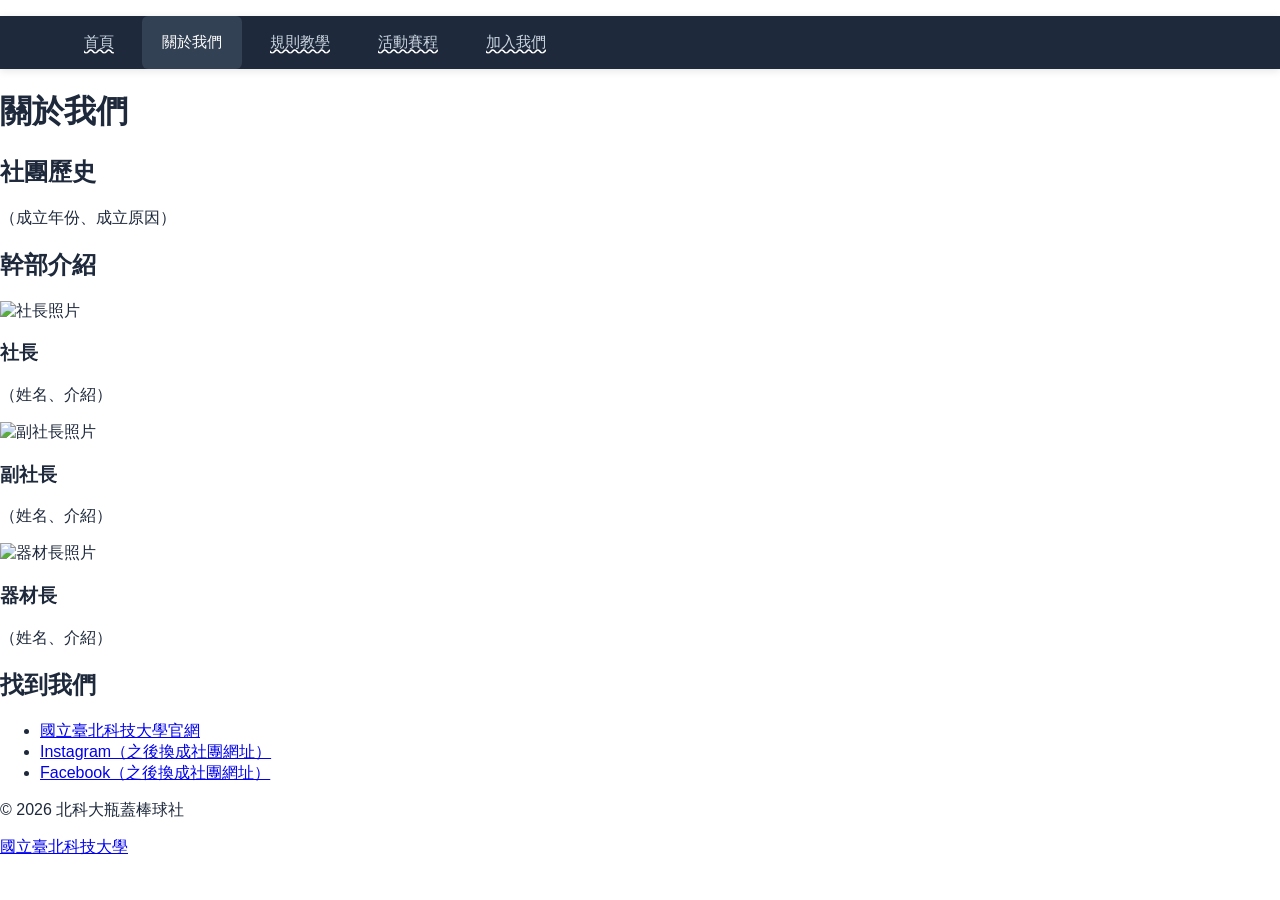
==== about.html @ 92513eaa "boilerplate" ====
<!DOCTYPE html>
<html lang="zh-Hant">
<head>
  <meta charset="UTF-8">
  <meta name="viewport" content="width=device-width, initial-scale=1.0">
  <title>關於我們 | 北科大瓶蓋棒球社</title>
  <link rel="stylesheet" href="css/style.css">
</head>
<body>

  <nav class="navbar" aria-label="主選單">
    <ul class="nav-list">
      <li class="nav-item"><a href="index.html" class="nav-link">首頁</a></li>
      <li class="nav-item"><a href="about.html" class="nav-link active" aria-current="page">關於我們</a></li>
      <li class="nav-item"><a href="rules.html" class="nav-link">規則教學</a></li>
      <li class="nav-item"><a href="schedule.html" class="nav-link">活動賽程</a></li>
      <li class="nav-item"><a href="join.html" class="nav-link">加入我們</a></li>
    </ul>
  </nav>

  <main class="page-content">

    <h1>關於我們</h1>

    <section class="history">
      <h2>社團歷史</h2>
      <p>（成立年份、成立原因）</p>
    </section>

    <section class="officers">
      <h2>幹部介紹</h2>
      <div class="officer-list">
        <div class="officer-card">
          <img src="images/officer-president.jpg" alt="社長照片">
          <h3>社長</h3>
          <p>（姓名、介紹）</p>
        </div>
        <div class="officer-card">
          <img src="images/officer-vice.jpg" alt="副社長照片">
          <h3>副社長</h3>
          <p>（姓名、介紹）</p>
        </div>
        <div class="officer-card">
          <img src="images/officer-equipment.jpg" alt="器材長照片">
          <h3>器材長</h3>
          <p>（姓名、介紹）</p>
        </div>
      </div>
    </section>

    <section class="links">
      <h2>找到我們</h2>
      <ul>
        <li><a href="https://www.ntut.edu.tw/" target="_blank" rel="noopener">國立臺北科技大學官網</a></li>
        <li><a href="#" target="_blank" rel="noopener">Instagram（之後換成社團網址）</a></li>
        <li><a href="#" target="_blank" rel="noopener">Facebook（之後換成社團網址）</a></li>
      </ul>
    </section>

  </main>

  <footer class="site-footer">
    <p>&copy; 2026 北科大瓶蓋棒球社</p>
    <p>
      <a href="https://www.ntut.edu.tw/" target="_blank" rel="noopener">國立臺北科技大學</a>
    </p>
  </footer>

  <script src="js/script.js"></script>
</body>
</html>
---- css/style.css ----
body {
    margin: 0;
    background-color: #ffffff;
    color: #1e293b;
    font-family: sans-serif;
}

.navbar {
    background-color: #1e293b;
    padding: 0 1.5rem;
    box-shadow: 0 2px 8px rgba(0, 0, 0, 0.1);
}

.nav-list {
    list-style-type: none;
    display: flex;
    align-items: center;
    gap: 0.5rem;
}

.nav-list .nav-right {
    margin-left: auto;
}

.nav-link {
    display: block;
    color: #cbd5e1;
    padding: 1rem 1.25rem;
    font-weight: 500;
    font-size: 0.95rem;
    border-radius: 6px;
    transition: all 0.2s ease-in-out;
    text-decoration: underline wavy #fff;
}

.nav-link:hover {
    color: #ffffff;
    background-color: #334155;
}

.nav-link:active {
    color: #ffffff;
    background-color: #3b82f6; 
}

.nav-link.active {
    color: #ffffff;
    background-color: #334155;
    text-decoration: none;
}

.hero {
    text-align: center;
    padding: 2rem 1rem;
}

.hero img {
    width: 100%;
    max-width: 480px;
    height: auto;
    border-radius: 12px;
}

.features {
    max-width: 800px;
    margin: 2rem auto;
    padding: 0 1rem;
}

.grid-2x2 {
    display: grid;
    grid-template-columns: 1fr 1fr;
    grid-template-rows: auto auto;
    gap: 1rem;
}

.grid-cell {
    background-color: #f1f5f9;
    border: 1px solid #cbd5e1;
    border-radius: 10px;
    padding: 1.25rem;
    transition: transform 0.2s, box-shadow 0.2s;
}

.grid-cell:hover {
    transform: translateY(-4px);
    box-shadow: 0 6px 16px rgba(0, 0, 0, 0.15);
}

.grid-cell h3 {
    margin-top: 0;
    color: #1e293b;
}

.countdown {
    max-width: 800px;
    margin: 2rem auto;
    padding: 1.5rem 1rem;
    text-align: center;
    background-color: #1e293b;
    color: #ffffff;
    border-radius: 12px;
}

.countdown h2 {
    margin-top: 0;
    color: #cbd5e1;
    font-size: 1.2rem;
}

#countdown-display {
    margin: 0;
    font-size: 2rem;
    font-weight: bold;
    color: #facc15;
}

@media (max-width: 600px) {
    .nav-list {
        flex-direction: column;
        align-items: stretch;
        padding: 0.5rem 0;
    }

    .nav-list .nav-right {
        margin-left: 0;
    }

    .nav-link {
        padding: 0.75rem 1rem;
    }

    .grid-2x2 {
        gap: 0.5rem;
    }

    .grid-cell {
        padding: 0.75rem;
    }

    #countdown-display {
        font-size: 1.4rem;
    }
}
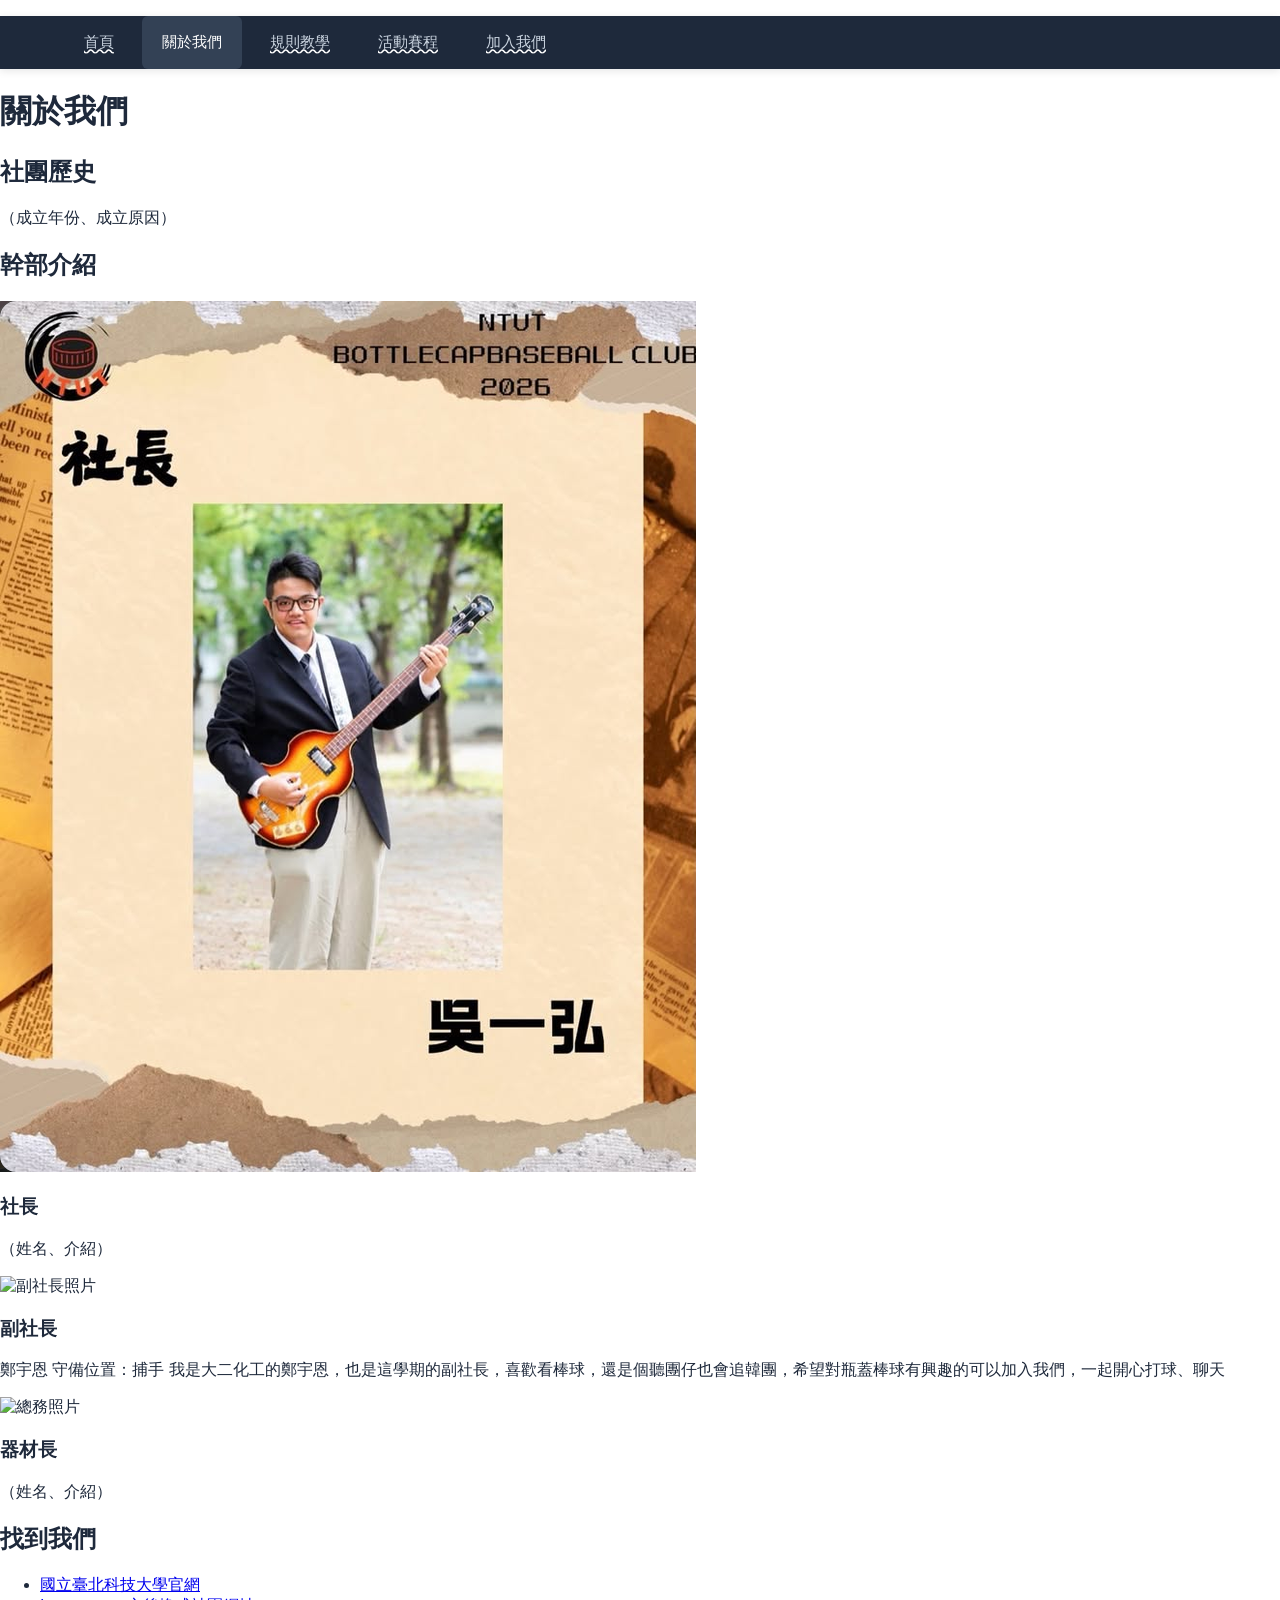
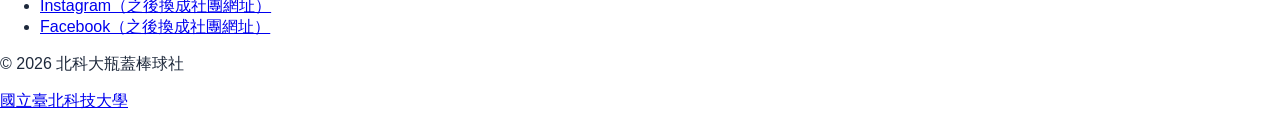
==== commit d96c15de: "Refactor code structure for improved readability and maintainability" ====
--- a/about.html
+++ b/about.html
@@ -31,17 +31,19 @@
       <h2>幹部介紹</h2>
       <div class="officer-list">
         <div class="officer-card">
-          <img src="images/officer-president.jpg" alt="社長照片">
+          <img src="images/officer-president.png" alt="社長照片">
           <h3>社長</h3>
           <p>（姓名、介紹）</p>
         </div>
         <div class="officer-card">
           <img src="images/officer-vice.jpg" alt="副社長照片">
           <h3>副社長</h3>
-          <p>（姓名、介紹）</p>
+          <p>鄭宇恩
+          守備位置：捕手
+          我是大二化工的鄭宇恩，也是這學期的副社長，喜歡看棒球，還是個聽團仔也會追韓團，希望對瓶蓋棒球有興趣的可以加入我們，一起開心打球、聊天</p>
         </div>
         <div class="officer-card">
-          <img src="images/officer-equipment.jpg" alt="器材長照片">
+          <img src="images/officer-treasurer.jpg" alt="總務照片">
           <h3>器材長</h3>
           <p>（姓名、介紹）</p>
         </div>
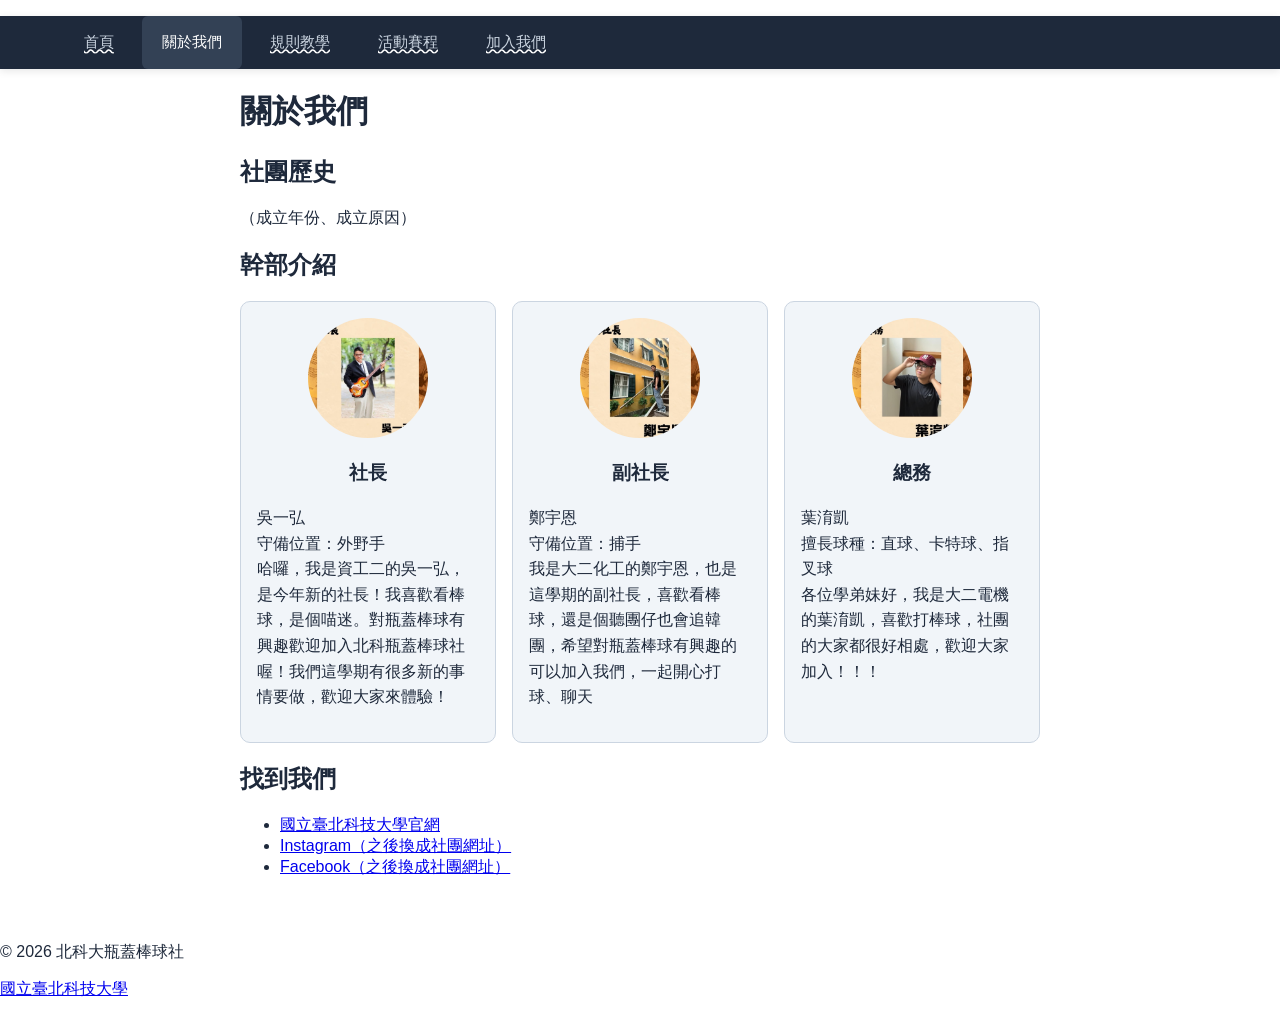
==== commit b979d10d: "Update officer profiles and enhance layout in about page" ====
--- a/about.html
+++ b/about.html
@@ -33,19 +33,17 @@
         <div class="officer-card">
           <img src="images/officer-president.png" alt="社長照片">
           <h3>社長</h3>
-          <p>（姓名、介紹）</p>
+          <p>吳一弘<br>守備位置：外野手<br>哈囉，我是資工二的吳一弘，是今年新的社長！我喜歡看棒球，是個喵迷。對瓶蓋棒球有興趣歡迎加入北科瓶蓋棒球社喔！我們這學期有很多新的事情要做，歡迎大家來體驗！</p>
         </div>
         <div class="officer-card">
-          <img src="images/officer-vice.jpg" alt="副社長照片">
+          <img src="images/officer-vice.png" alt="副社長照片">
           <h3>副社長</h3>
-          <p>鄭宇恩
-          守備位置：捕手
-          我是大二化工的鄭宇恩，也是這學期的副社長，喜歡看棒球，還是個聽團仔也會追韓團，希望對瓶蓋棒球有興趣的可以加入我們，一起開心打球、聊天</p>
+          <p>鄭宇恩<br>守備位置：捕手<br>我是大二化工的鄭宇恩，也是這學期的副社長，喜歡看棒球，還是個聽團仔也會追韓團，希望對瓶蓋棒球有興趣的可以加入我們，一起開心打球、聊天</p>
         </div>
         <div class="officer-card">
-          <img src="images/officer-treasurer.jpg" alt="總務照片">
-          <h3>器材長</h3>
-          <p>（姓名、介紹）</p>
+          <img src="images/officer-treasurer.png" alt="總務照片">
+          <h3>總務</h3>
+          <p> 葉淯凱<br>擅長球種：直球、卡特球、指叉球<br>各位學弟妹好，我是大二電機的葉淯凱，喜歡打棒球，社團的大家都很好相處，歡迎大家加入！！！</p>
         </div>
       </div>
     </section>
--- a/css/style.css
+++ b/css/style.css
@@ -50,6 +50,12 @@
     text-decoration: none;
 }
 
+.page-content {
+    max-width: 800px;
+    margin: 0 auto;
+    padding: 0 1rem 2rem;
+}
+
 .hero {
     text-align: center;
     padding: 2rem 1rem;
@@ -60,12 +66,6 @@
     max-width: 480px;
     height: auto;
     border-radius: 12px;
-}
-
-.features {
-    max-width: 800px;
-    margin: 2rem auto;
-    padding: 0 1rem;
 }
 
 .grid-2x2 {
@@ -94,8 +94,7 @@
 }
 
 .countdown {
-    max-width: 800px;
-    margin: 2rem auto;
+    margin: 2rem 0;
     padding: 1.5rem 1rem;
     text-align: center;
     background-color: #1e293b;
@@ -114,6 +113,34 @@
     font-size: 2rem;
     font-weight: bold;
     color: #facc15;
+}
+
+.officer-list {
+    display: flex;
+    flex-wrap: wrap;
+    gap: 1rem;
+}
+
+.officer-card {
+    flex: 1;
+    min-width: 200px;
+    background-color: #f1f5f9;
+    border: 1px solid #cbd5e1;
+    border-radius: 10px;
+    padding: 1rem;
+    text-align: center;
+}
+
+.officer-card img {
+    width: 120px;
+    height: 120px;
+    object-fit: cover;
+    border-radius: 50%;
+}
+
+.officer-card p {
+    text-align: left;
+    line-height: 1.6;
 }
 
 @media (max-width: 600px) {
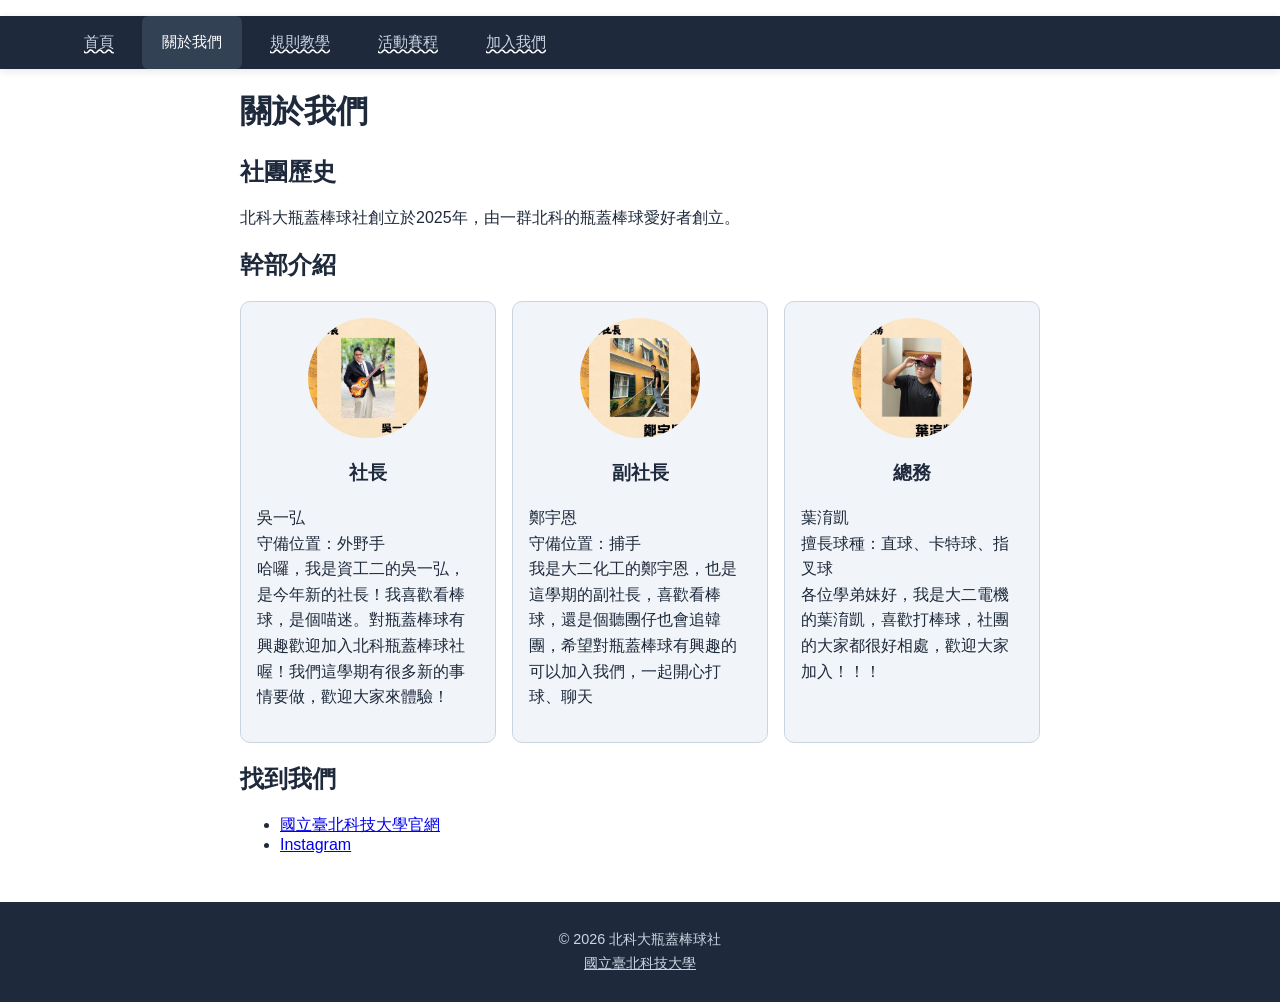
==== commit 1c0cee2a: "Refactor code structure for improved readability and maintainability" ====
--- a/about.html
+++ b/about.html
@@ -24,7 +24,7 @@
 
     <section class="history">
       <h2>社團歷史</h2>
-      <p>（成立年份、成立原因）</p>
+      <p>北科大瓶蓋棒球社創立於2025年，由一群北科的瓶蓋棒球愛好者創立。</p>
     </section>
 
     <section class="officers">
@@ -52,15 +52,14 @@
       <h2>找到我們</h2>
       <ul>
         <li><a href="https://www.ntut.edu.tw/" target="_blank" rel="noopener">國立臺北科技大學官網</a></li>
-        <li><a href="#" target="_blank" rel="noopener">Instagram（之後換成社團網址）</a></li>
-        <li><a href="#" target="_blank" rel="noopener">Facebook（之後換成社團網址）</a></li>
+        <li><a href="https://www.instagram.com/ntut_bcbc/" target="_blank" rel="noopener">Instagram</a></li>
       </ul>
     </section>
 
   </main>
 
   <footer class="site-footer">
-    <p>&copy; 2026 北科大瓶蓋棒球社</p>
+    <p id="copyright"></p>
     <p>
       <a href="https://www.ntut.edu.tw/" target="_blank" rel="noopener">國立臺北科技大學</a>
     </p>
--- a/css/style.css
+++ b/css/style.css
@@ -113,6 +113,35 @@
     font-size: 2rem;
     font-weight: bold;
     color: #facc15;
+}
+
+.site-footer {
+    background-color: #1e293b;
+    color: #cbd5e1;
+    text-align: center;
+    padding: 1.5rem 1rem;
+    font-size: 0.9rem;
+}
+
+.site-footer p {
+    margin: 0.3rem 0;
+}
+
+.site-footer a {
+    color: #cbd5e1;
+}
+
+.site-footer a:hover {
+    color: #ffffff;
+}
+
+.pitching img {
+    display: block;
+    width: 100%;
+    max-width: 320px;
+    height: auto;
+    margin: 0 auto;
+    border-radius: 10px;
 }
 
 .officer-list {
@@ -143,6 +172,23 @@
     line-height: 1.6;
 }
 
+table {
+    border: 1px solid #000;
+}
+
+th, td {
+  border: 1px dotted #000;
+  padding: 8px 12px; 
+}
+
+.correct {
+    color: green;
+}
+
+.wrong {
+    color: red;
+}
+
 @media (max-width: 600px) {
     .nav-list {
         flex-direction: column;
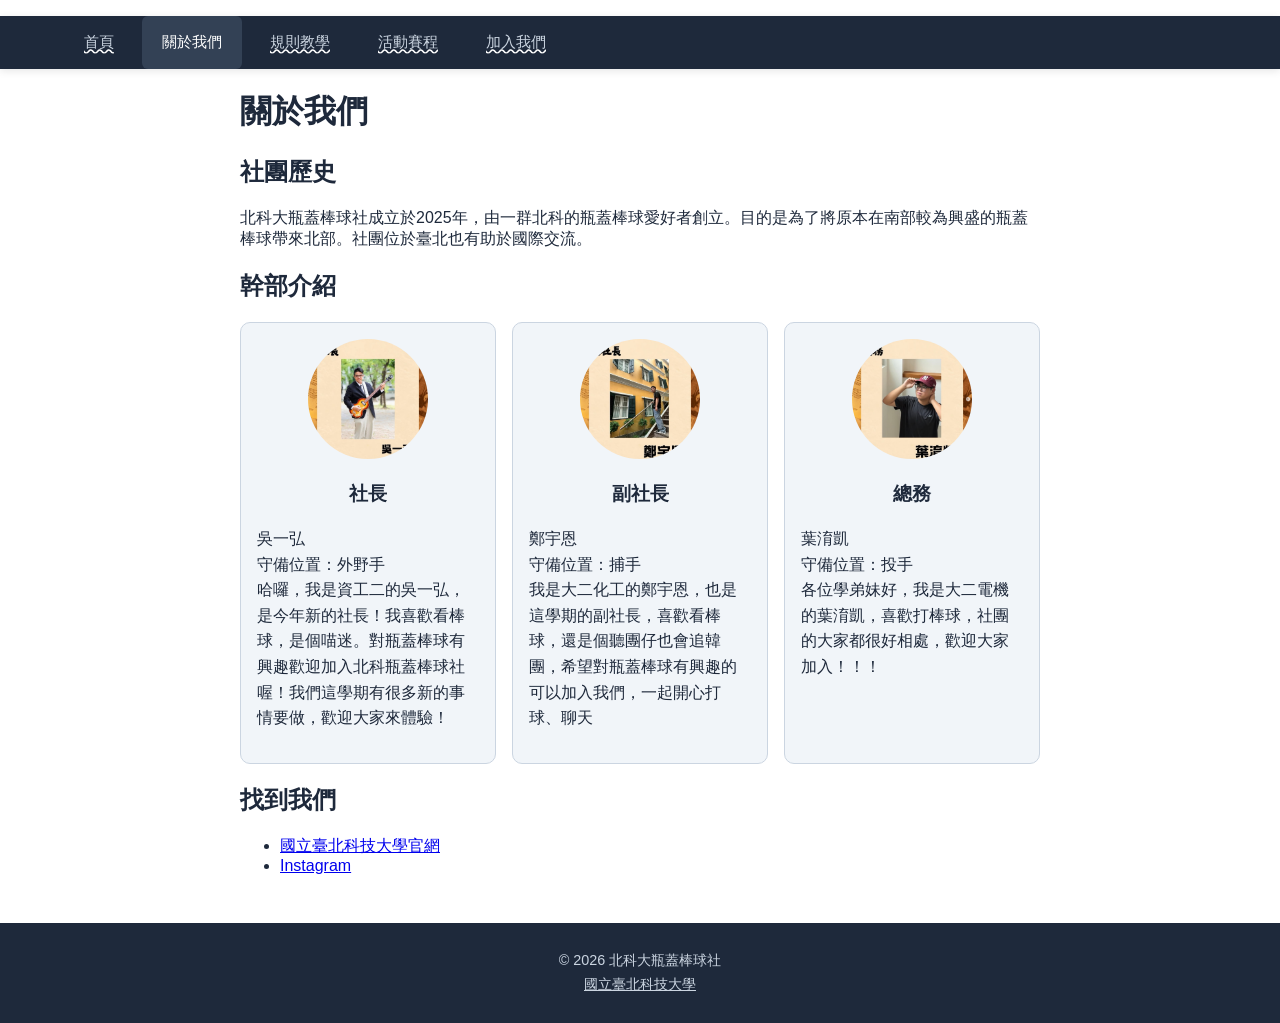
==== commit 8e6cb751: "favicon" ====
--- a/about.html
+++ b/about.html
@@ -5,6 +5,7 @@
   <meta name="viewport" content="width=device-width, initial-scale=1.0">
   <title>關於我們 | 北科大瓶蓋棒球社</title>
   <link rel="stylesheet" href="css/style.css">
+  <link rel="icon" type="image/png" href="/favicon.png">
 </head>
 <body>
 
@@ -24,7 +25,7 @@
 
     <section class="history">
       <h2>社團歷史</h2>
-      <p>北科大瓶蓋棒球社創立於2025年，由一群北科的瓶蓋棒球愛好者創立。</p>
+      <p>北科大瓶蓋棒球社成立於2025年，由一群北科的瓶蓋棒球愛好者創立。目的是為了將原本在南部較為興盛的瓶蓋棒球帶來北部。社團位於臺北也有助於國際交流。</p>
     </section>
 
     <section class="officers">
@@ -43,7 +44,7 @@
         <div class="officer-card">
           <img src="images/officer-treasurer.png" alt="總務照片">
           <h3>總務</h3>
-          <p> 葉淯凱<br>擅長球種：直球、卡特球、指叉球<br>各位學弟妹好，我是大二電機的葉淯凱，喜歡打棒球，社團的大家都很好相處，歡迎大家加入！！！</p>
+          <p> 葉淯凱<br>守備位置：投手<br>各位學弟妹好，我是大二電機的葉淯凱，喜歡打棒球，社團的大家都很好相處，歡迎大家加入！！！</p>
         </div>
       </div>
     </section>
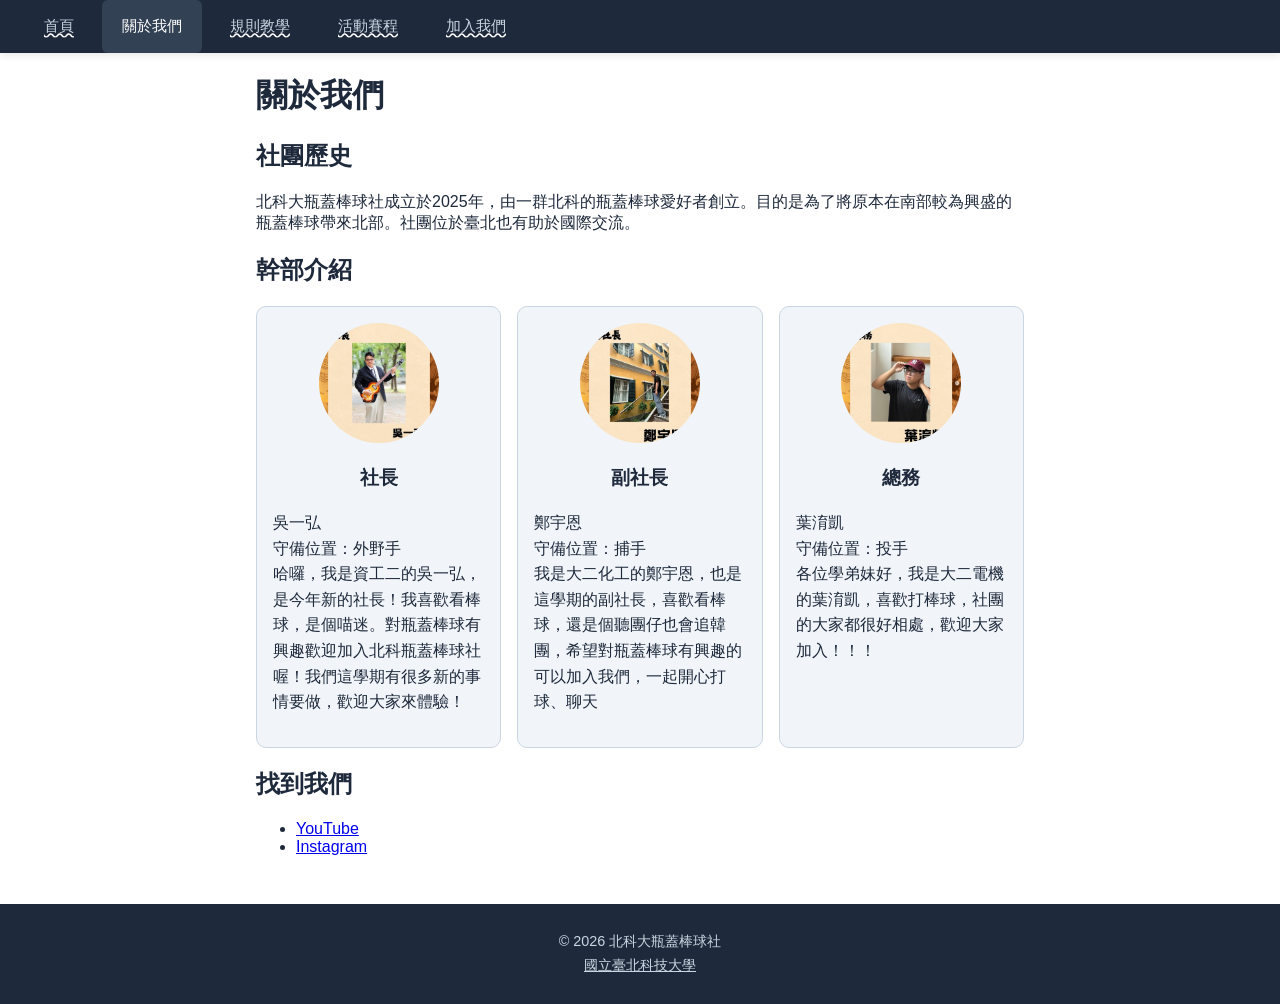
==== commit 8755a6aa: "small edit of about page" ====
--- a/about.html
+++ b/about.html
@@ -52,7 +52,7 @@
     <section class="links">
       <h2>找到我們</h2>
       <ul>
-        <li><a href="https://www.ntut.edu.tw/" target="_blank" rel="noopener">國立臺北科技大學官網</a></li>
+        <li><a href="https://www.youtube.com/@%E5%8C%97%E7%A7%91%E5%A4%A7%E7%93%B6%E8%93%8B%E6%A3%92%E7%90%83%E7%A4%BE" target="_blank" rel="noopener">YouTube</a></li>
         <li><a href="https://www.instagram.com/ntut_bcbc/" target="_blank" rel="noopener">Instagram</a></li>
       </ul>
     </section>
--- a/css/style.css
+++ b/css/style.css
@@ -4,6 +4,9 @@
     background-color: #ffffff;
     color: #1e293b;
     font-family: sans-serif;
+    display: flex;
+    flex-direction: column;
+    min-height: 100vh;
 }
 
 .navbar {
@@ -14,6 +17,8 @@
 
 .nav-list {
     list-style-type: none;
+    margin: 0;
+    padding: 0;
     display: flex;
     align-items: center;
     gap: 0.5rem;
@@ -51,9 +56,12 @@
 }
 
 .page-content {
+    flex: 1;
+    width: 100%;
     max-width: 800px;
     margin: 0 auto;
     padding: 0 1rem 2rem;
+    box-sizing: border-box;
 }
 
 .hero {
@@ -181,6 +189,21 @@
   padding: 8px 12px; 
 }
 
+button {
+    background-color: #1e293b;
+    color: #ffffff;
+    border: none;
+    border-radius: 6px;
+    padding: 0.6rem 1.2rem;
+    font-size: 1rem;
+    cursor: pointer;
+    transition: background-color 0.2s;
+}
+
+button:hover {
+    background-color: #3b82f6;
+}
+
 .correct {
     color: green;
 }
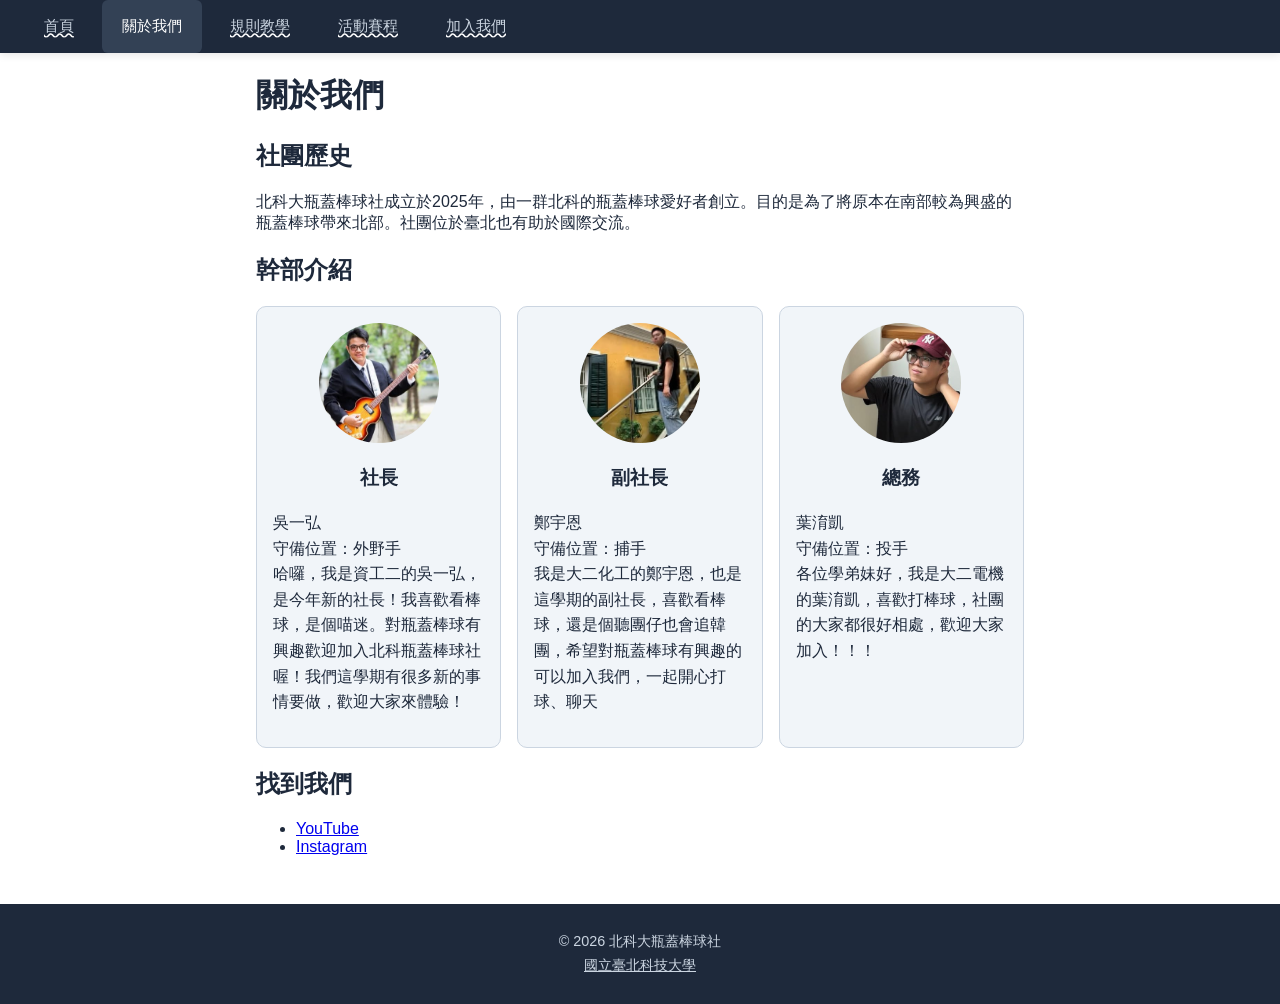
==== commit eecfd2ed: "favicon fix, still writing the readme" ====
--- a/about.html
+++ b/about.html
@@ -5,7 +5,7 @@
   <meta name="viewport" content="width=device-width, initial-scale=1.0">
   <title>關於我們 | 北科大瓶蓋棒球社</title>
   <link rel="stylesheet" href="css/style.css">
-  <link rel="icon" type="image/png" href="/favicon.png">
+  <link rel="icon" type="image/png" href="favicon.png">
 </head>
 <body>
 
--- a/css/style.css
+++ b/css/style.css
@@ -186,7 +186,12 @@
 
 th, td {
   border: 1px dotted #000;
-  padding: 8px 12px; 
+  padding: 8px 12px;
+}
+
+thead {
+    background-color: #1e293b;
+    color: #ffffff;
 }
 
 button {
